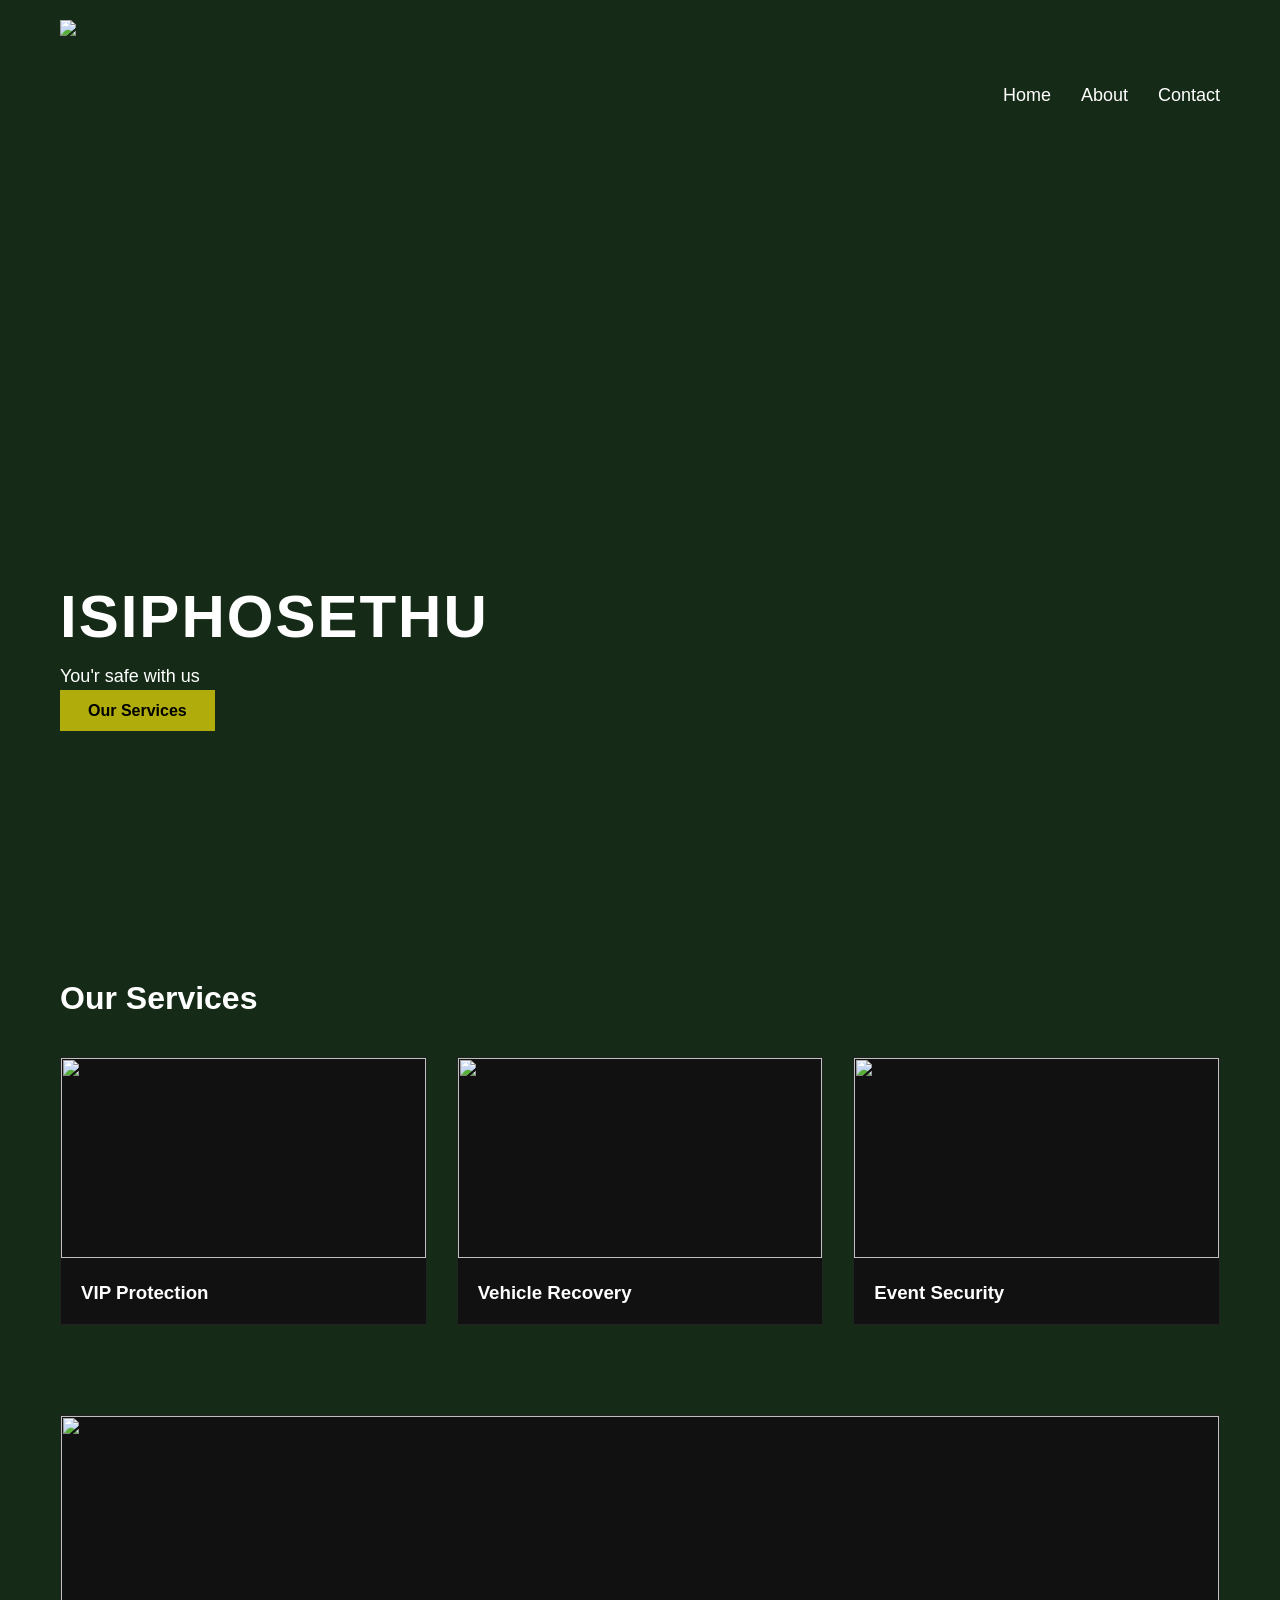
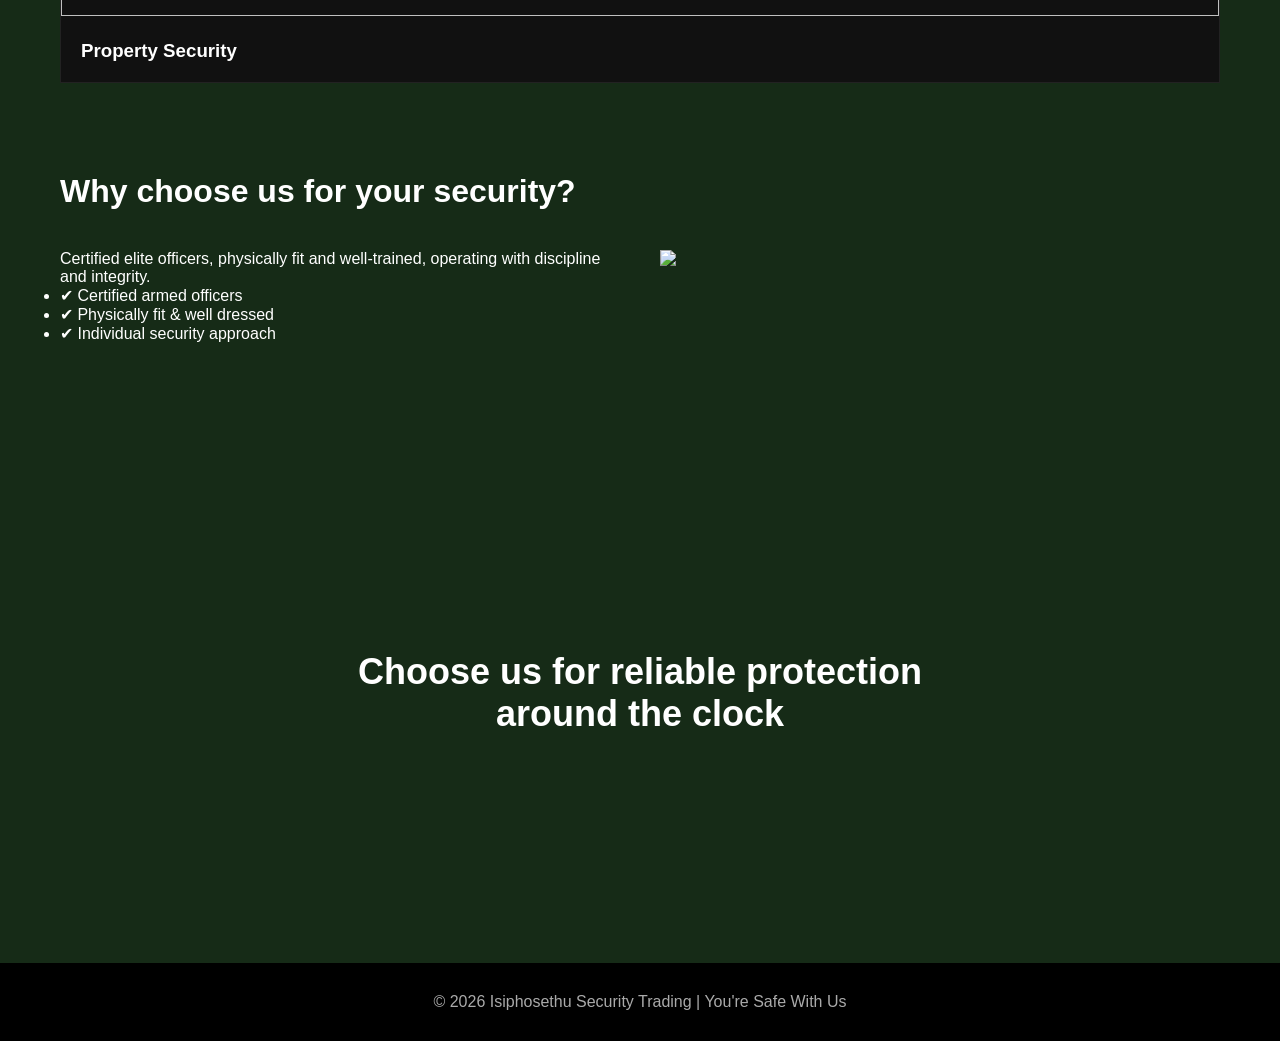
==== index.html @ 13f6ece0 "first commit" ====
<!DOCTYPE html>
<html lang="en">
<head>
<meta charset="UTF-8" />
<meta name="viewport" content="width=device-width, initial-scale=1.0" />
<title>Isiphosethu Security Trading</title>
<link rel="stylesheet" href="style.css" />
</head>
<body>


<!-- HERO -->
<header class="hero">
<nav class="nav">
<img src="company_logo_.png" class="nav-logo" />
<ul>
<li><a href="index.html">Home</a></li>
<li><a href="about.html">About</a></li>
<li><a href="contact.html">Contact</a></li>
</ul>
</nav>


<div class="hero-content">
<h1>ISIPHOSETHU</h1>
<p>You'r safe with us</p>
<a href="#services" class="btn">Our Services</a>
</div>
</header>

<!-- SERVICES -->
<section id="services" class="section">
<h2>Our Services</h2>
<div class="service-grid">
<div class="service-card">
<img src="Private_security.png" />
<h3>VIP Protection</h3>
</div>
<div class="service-card">
<img src="vehicle_recover.jpg" />
<h3>Vehicle Recovery</h3>
</div>
<div class="service-card">
<img src="Special-Event2-.jpg" />
<h3>Event Security</h3>
</div>
</div>
</section>

<section id="Property_card" class="property">
<div class="service-card">
<img src="Home_Security.jpg" />
<h3>Property Security</h3>
</div>
</section>


<!-- WHY US -->
<section class="section dark">
<div class="two-column">
<div>
<h2>Why choose us for your security?</h2>
<p>Certified elite officers, physically fit and well-trained, operating with discipline and integrity.</p>
<ul>
<li>✔ Certified armed officers</li>
<li>✔ Physically fit & well dressed</li>
<li>✔ Individual security approach</li>
</ul>
</div>
<img src="piccc.png" />
</div>
</section>


<!-- REEL -->
<section class="reel">
<h2>Choose us for reliable protection around the clock</h2>
</section>


<!-- FOOTER -->
<footer>
<p>&copy; 2026 Isiphosethu Security Trading | You're Safe With Us</p>
</footer>


<script src="scripts.js"></script>
</body>
</html>
---- style.css ----
*{margin:0;padding:0;box-sizing:border-box;font-family:'Segoe UI',sans-serif}
body{background:#162b17;color:#fff}

/* ================= HERO ================= */

.hero{
  height:100vh;
  background:url('coverpic.png') center/cover no-repeat;
  position:relative
}

/* ================= NAVIGATION ================= */

.nav{
  display:flex;
  justify-content:space-between;
  align-items:center;
  padding:20px 60px;
  position:absolute;
  top:0;
  width:100%;
  z-index:1000;

}
.nav-logo{height:150px}

.page-hero{
  margin-top:170px;
}


.nav ul{
  display:flex;
  gap:30px;
  list-style:none

}

/* actual text links */
.nav ul li a {
  color: white;              
  text-decoration: none;     
  font-family: sans-serif;   
  font-size: 18px;           
  font-weight: 500;          
}

.nav ul li a:visited {
  color: white; 
}

.nav ul li a:hover {
  color: #ff5733;            /
}

/* ================= HERO CONTENT ================= */

.hero-content{
  position:absolute;
  bottom:20%;
  left:60px
}

.hero-content h1{font-size:60px;letter-spacing:2px}
.hero-content p{margin:15px 0;font-size:18px}

.btn{
  background:#afac0c;
  padding:12px 28px;
  color:#000;
  text-decoration:none;
  font-weight:bold
}

/* ================= SECTIONS ================= */

.section{padding:80px 60px}
.section h2{margin-bottom:40px;font-size:32px}

.service-grid{
  display:grid;
  grid-template-columns:repeat(auto-fit,minmax(250px,1fr));
  gap:30px
}

.service-card{
  background:#111;
  border:1px solid #222
}

.service-card img{width:100%;height:200px;object-fit:cover}
.service-card h3{padding:20px}

.dark{background:#162b17}

.two-column{
  display:grid;
  grid-template-columns:1fr 1fr;
  gap:40px;
  align-items:center
}

.two-column img{width:100%}

/* ================= Property Card ================= */
.property{padding:10px 60px}
.property h2{margin-bottom:40px;font-size:32px}

.property-grid{
  display:grid;
  grid-template-columns:repeat(auto-fit,minmax(250px,1fr));
  gap:30px
}

.property-card{
  background:#111;
  border:1px solid #222
}

.property-card img{width:100%;height:200px;object-fit:cover}
.property-card h3{padding:20px}

.dark{background:#162b17}

.two-column{
  display:grid;
  grid-template-columns:1fr 1fr;
  gap:40px;
  align-items:center
}

.two-column img{width:100%}

/* ================= REEL ================= */

.reel{
  height:60vh;
  background:url('Tekwini.jpg') center/cover no-repeat;
  display:flex;
  align-items:center;
  justify-content:center;
  text-align:center
}

.reel h2{font-size:36px;max-width:600px}

/* ================= CONTACT FORM ================= */

.contact-form{
  background:#111;
  padding:40px;
  border:1px solid #222;
}

.contact-form input,
.contact-form textarea{
  background:#000;
  border:1px solid #333;
  color:#fff;
  padding:14px;
}

.contact-form input::placeholder,
.contact-form textarea::placeholder{
  color:#888;
}

.contact-form button{
  background:#c9a45c;
  color:#000;
  font-weight:bold;
  border:none;
  cursor:pointer;
  transition:0.3s;
}

.contact-form button:hover{
  background:#b8964e;
}

/* ================= FOOTER ================= */

footer{
  padding:30px;
  text-align:center;
  background:#000;
  color:#aaa
}
.page-hero-content{
  padding-left:60px;
}
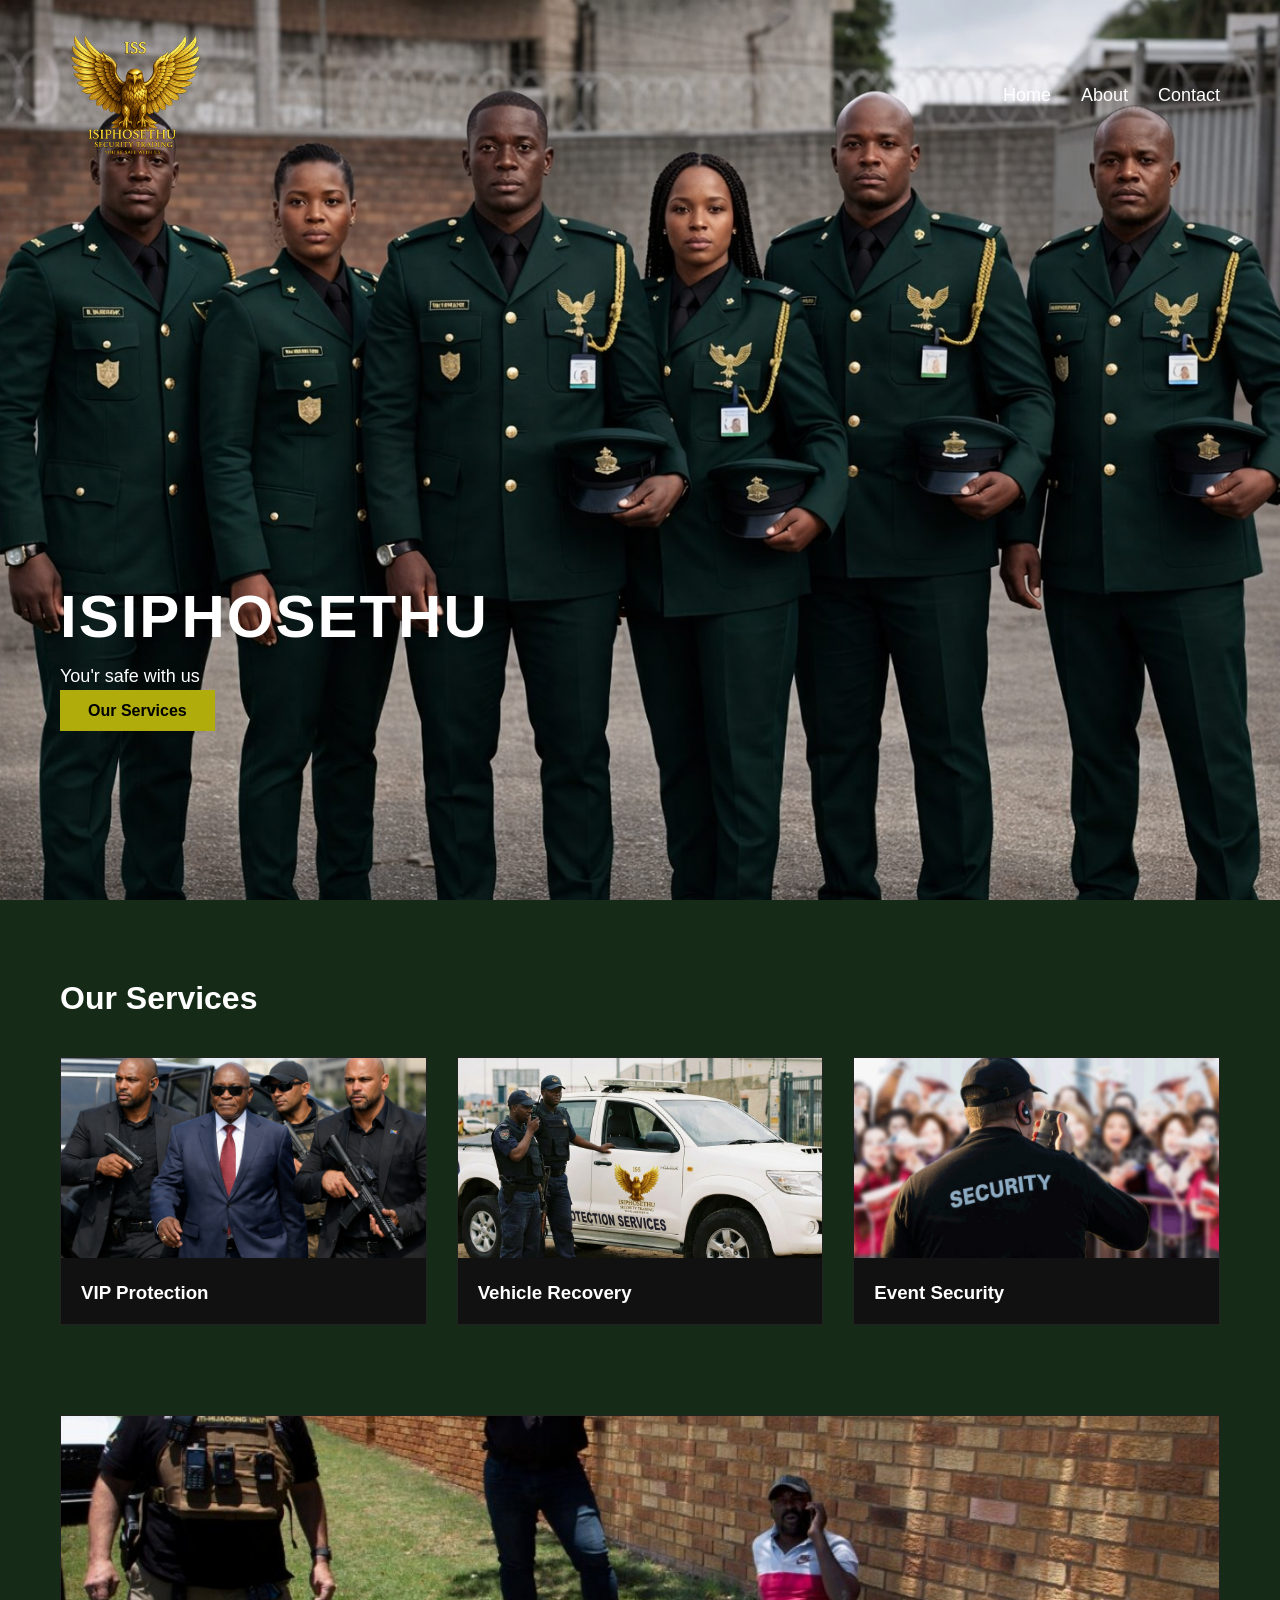
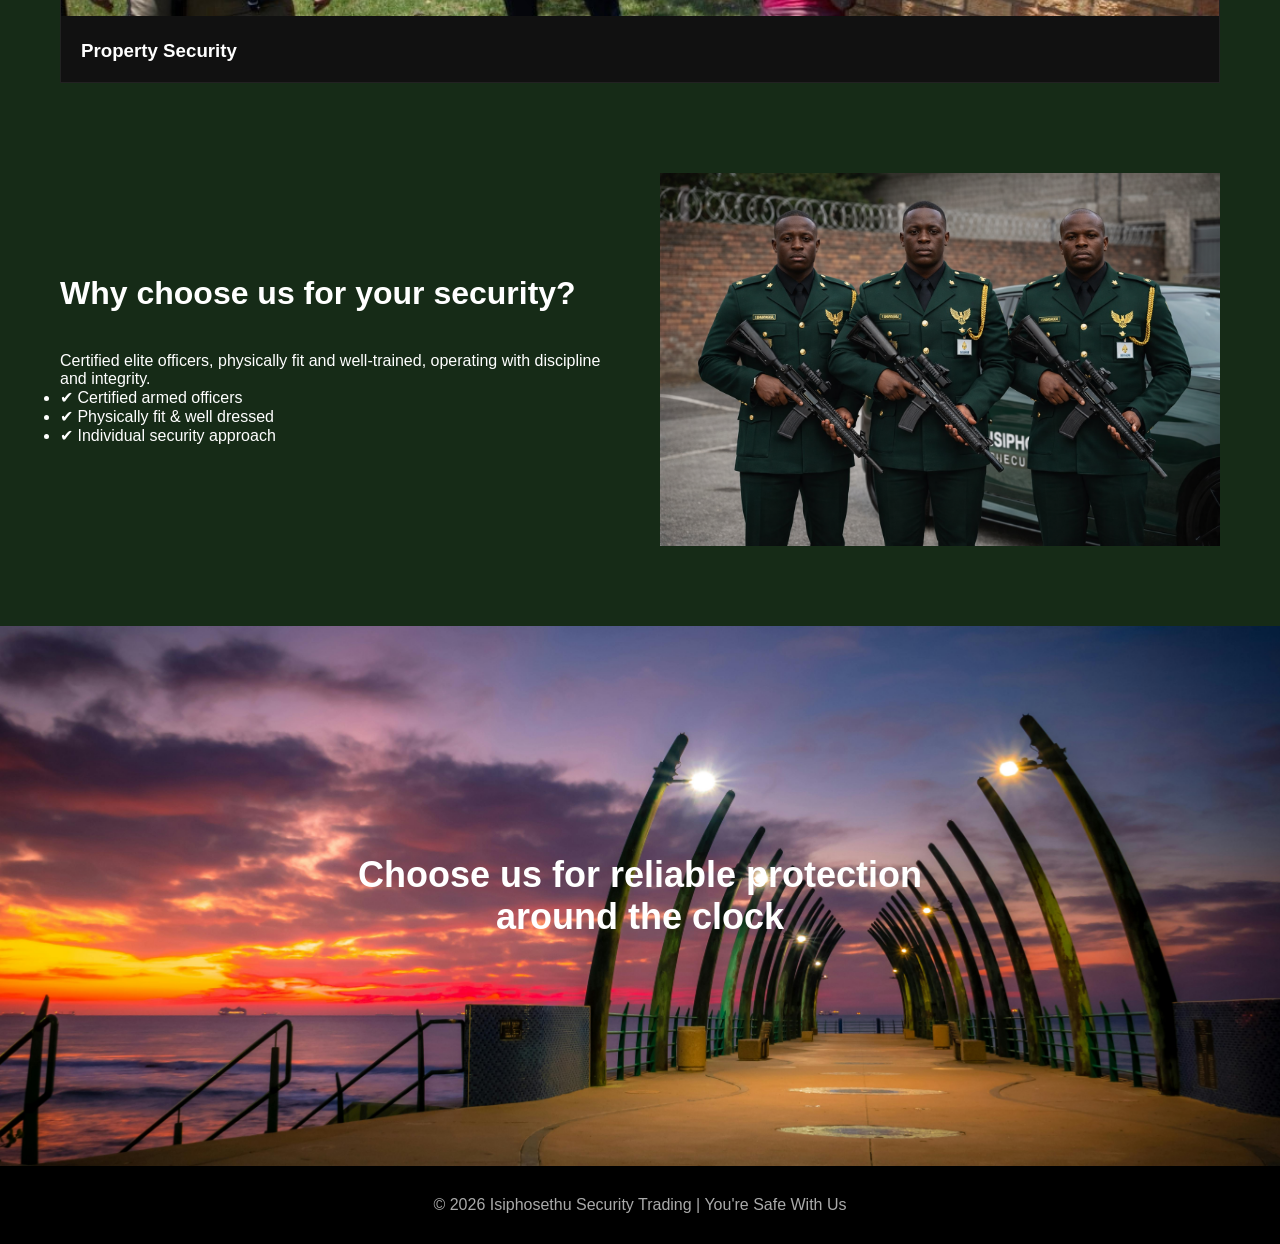
==== commit 9c435bba: "Add files via upload Adding assests" ====
--- a/index.html
+++ b/index.html
@@ -1,89 +1,89 @@
-<!DOCTYPE html>
-<html lang="en">
-<head>
-<meta charset="UTF-8" />
-<meta name="viewport" content="width=device-width, initial-scale=1.0" />
-<title>Isiphosethu Security Trading</title>
-<link rel="stylesheet" href="style.css" />
-</head>
-<body>
-
-
-<!-- HERO -->
-<header class="hero">
-<nav class="nav">
-<img src="company_logo_.png" class="nav-logo" />
-<ul>
-<li><a href="index.html">Home</a></li>
-<li><a href="about.html">About</a></li>
-<li><a href="contact.html">Contact</a></li>
-</ul>
-</nav>
-
-
-<div class="hero-content">
-<h1>ISIPHOSETHU</h1>
-<p>You'r safe with us</p>
-<a href="#services" class="btn">Our Services</a>
-</div>
-</header>
-
-<!-- SERVICES -->
-<section id="services" class="section">
-<h2>Our Services</h2>
-<div class="service-grid">
-<div class="service-card">
-<img src="Private_security.png" />
-<h3>VIP Protection</h3>
-</div>
-<div class="service-card">
-<img src="vehicle_recover.jpg" />
-<h3>Vehicle Recovery</h3>
-</div>
-<div class="service-card">
-<img src="Special-Event2-.jpg" />
-<h3>Event Security</h3>
-</div>
-</div>
-</section>
-
-<section id="Property_card" class="property">
-<div class="service-card">
-<img src="Home_Security.jpg" />
-<h3>Property Security</h3>
-</div>
-</section>
-
-
-<!-- WHY US -->
-<section class="section dark">
-<div class="two-column">
-<div>
-<h2>Why choose us for your security?</h2>
-<p>Certified elite officers, physically fit and well-trained, operating with discipline and integrity.</p>
-<ul>
-<li>✔ Certified armed officers</li>
-<li>✔ Physically fit & well dressed</li>
-<li>✔ Individual security approach</li>
-</ul>
-</div>
-<img src="piccc.png" />
-</div>
-</section>
-
-
-<!-- REEL -->
-<section class="reel">
-<h2>Choose us for reliable protection around the clock</h2>
-</section>
-
-
-<!-- FOOTER -->
-<footer>
-<p>&copy; 2026 Isiphosethu Security Trading | You're Safe With Us</p>
-</footer>
-
-
-<script src="scripts.js"></script>
-</body>
+<!DOCTYPE html>
+<html lang="en">
+<head>
+<meta charset="UTF-8" />
+<meta name="viewport" content="width=device-width, initial-scale=1.0" />
+<title>Isiphosethu Security Trading</title>
+<link rel="stylesheet" href="style.css" />
+</head>
+<body>
+
+
+<!-- HERO -->
+<header class="hero">
+<nav class="nav">
+<img src="company_logo_.png" class="nav-logo" />
+<ul>
+<li><a href="index.html">Home</a></li>
+<li><a href="about.html">About</a></li>
+<li><a href="contact.html">Contact</a></li>
+</ul>
+</nav>
+
+
+<div class="hero-content">
+<h1>ISIPHOSETHU</h1>
+<p>You'r safe with us</p>
+<a href="#services" class="btn">Our Services</a>
+</div>
+</header>
+
+<!-- SERVICES -->
+<section id="services" class="section">
+<h2>Our Services</h2>
+<div class="service-grid">
+<div class="service-card">
+<img src="Private_security.png" />
+<h3>VIP Protection</h3>
+</div>
+<div class="service-card">
+<img src="vehicle_recover.jpg" />
+<h3>Vehicle Recovery</h3>
+</div>
+<div class="service-card">
+<img src="Special-Event2-.jpg" />
+<h3>Event Security</h3>
+</div>
+</div>
+</section>
+
+<section id="Property_card" class="property">
+<div class="service-card">
+<img src="Home_Security.jpg" />
+<h3>Property Security</h3>
+</div>
+</section>
+
+
+<!-- WHY US -->
+<section class="section dark">
+<div class="two-column">
+<div>
+<h2>Why choose us for your security?</h2>
+<p>Certified elite officers, physically fit and well-trained, operating with discipline and integrity.</p>
+<ul>
+<li>✔ Certified armed officers</li>
+<li>✔ Physically fit & well dressed</li>
+<li>✔ Individual security approach</li>
+</ul>
+</div>
+<img src="piccc.png" />
+</div>
+</section>
+
+
+<!-- REEL -->
+<section class="reel">
+<h2>Choose us for reliable protection around the clock</h2>
+</section>
+
+
+<!-- FOOTER -->
+<footer>
+<p>&copy; 2026 Isiphosethu Security Trading | You're Safe With Us</p>
+</footer>
+
+
+<script src="scripts.js"></script>
+</body>
 </html>
--- a/style.css
+++ b/style.css
@@ -1,191 +1,191 @@
-*{margin:0;padding:0;box-sizing:border-box;font-family:'Segoe UI',sans-serif}
-body{background:#162b17;color:#fff}
-
-/* ================= HERO ================= */
-
-.hero{
-  height:100vh;
-  background:url('coverpic.png') center/cover no-repeat;
-  position:relative
-}
-
-/* ================= NAVIGATION ================= */
-
-.nav{
-  display:flex;
-  justify-content:space-between;
-  align-items:center;
-  padding:20px 60px;
-  position:absolute;
-  top:0;
-  width:100%;
-  z-index:1000;
-
-}
-.nav-logo{height:150px}
-
-.page-hero{
-  margin-top:170px;
-}
-
-
-.nav ul{
-  display:flex;
-  gap:30px;
-  list-style:none
-
-}
-
-/* actual text links */
-.nav ul li a {
-  color: white;              
-  text-decoration: none;     
-  font-family: sans-serif;   
-  font-size: 18px;           
-  font-weight: 500;          
-}
-
-.nav ul li a:visited {
-  color: white; 
-}
-
-.nav ul li a:hover {
-  color: #ff5733;            /
-}
-
-/* ================= HERO CONTENT ================= */
-
-.hero-content{
-  position:absolute;
-  bottom:20%;
-  left:60px
-}
-
-.hero-content h1{font-size:60px;letter-spacing:2px}
-.hero-content p{margin:15px 0;font-size:18px}
-
-.btn{
-  background:#afac0c;
-  padding:12px 28px;
-  color:#000;
-  text-decoration:none;
-  font-weight:bold
-}
-
-/* ================= SECTIONS ================= */
-
-.section{padding:80px 60px}
-.section h2{margin-bottom:40px;font-size:32px}
-
-.service-grid{
-  display:grid;
-  grid-template-columns:repeat(auto-fit,minmax(250px,1fr));
-  gap:30px
-}
-
-.service-card{
-  background:#111;
-  border:1px solid #222
-}
-
-.service-card img{width:100%;height:200px;object-fit:cover}
-.service-card h3{padding:20px}
-
-.dark{background:#162b17}
-
-.two-column{
-  display:grid;
-  grid-template-columns:1fr 1fr;
-  gap:40px;
-  align-items:center
-}
-
-.two-column img{width:100%}
-
-/* ================= Property Card ================= */
-.property{padding:10px 60px}
-.property h2{margin-bottom:40px;font-size:32px}
-
-.property-grid{
-  display:grid;
-  grid-template-columns:repeat(auto-fit,minmax(250px,1fr));
-  gap:30px
-}
-
-.property-card{
-  background:#111;
-  border:1px solid #222
-}
-
-.property-card img{width:100%;height:200px;object-fit:cover}
-.property-card h3{padding:20px}
-
-.dark{background:#162b17}
-
-.two-column{
-  display:grid;
-  grid-template-columns:1fr 1fr;
-  gap:40px;
-  align-items:center
-}
-
-.two-column img{width:100%}
-
-/* ================= REEL ================= */
-
-.reel{
-  height:60vh;
-  background:url('Tekwini.jpg') center/cover no-repeat;
-  display:flex;
-  align-items:center;
-  justify-content:center;
-  text-align:center
-}
-
-.reel h2{font-size:36px;max-width:600px}
-
-/* ================= CONTACT FORM ================= */
-
-.contact-form{
-  background:#111;
-  padding:40px;
-  border:1px solid #222;
-}
-
-.contact-form input,
-.contact-form textarea{
-  background:#000;
-  border:1px solid #333;
-  color:#fff;
-  padding:14px;
-}
-
-.contact-form input::placeholder,
-.contact-form textarea::placeholder{
-  color:#888;
-}
-
-.contact-form button{
-  background:#c9a45c;
-  color:#000;
-  font-weight:bold;
-  border:none;
-  cursor:pointer;
-  transition:0.3s;
-}
-
-.contact-form button:hover{
-  background:#b8964e;
-}
-
-/* ================= FOOTER ================= */
-
-footer{
-  padding:30px;
-  text-align:center;
-  background:#000;
-  color:#aaa
-}
-.page-hero-content{
-  padding-left:60px;
-}
+*{margin:0;padding:0;box-sizing:border-box;font-family:'Segoe UI',sans-serif}
+body{background:#162b17;color:#fff}
+
+/* ================= HERO ================= */
+
+.hero{
+  height:100vh;
+  background:url('coverpic.png') center/cover no-repeat;
+  position:relative
+}
+
+/* ================= NAVIGATION ================= */
+
+.nav{
+  display:flex;
+  justify-content:space-between;
+  align-items:center;
+  padding:20px 60px;
+  position:absolute;
+  top:0;
+  width:100%;
+  z-index:1000;
+
+}
+.nav-logo{height:150px}
+
+.page-hero{
+  margin-top:170px;
+}
+
+
+.nav ul{
+  display:flex;
+  gap:30px;
+  list-style:none
+
+}
+
+/* actual text links */
+.nav ul li a {
+  color: white;              
+  text-decoration: none;     
+  font-family: sans-serif;   
+  font-size: 18px;           
+  font-weight: 500;          
+}
+
+.nav ul li a:visited {
+  color: white; 
+}
+
+.nav ul li a:hover {
+  color: #ff5733;            /
+}
+
+/* ================= HERO CONTENT ================= */
+
+.hero-content{
+  position:absolute;
+  bottom:20%;
+  left:60px
+}
+
+.hero-content h1{font-size:60px;letter-spacing:2px}
+.hero-content p{margin:15px 0;font-size:18px}
+
+.btn{
+  background:#afac0c;
+  padding:12px 28px;
+  color:#000;
+  text-decoration:none;
+  font-weight:bold
+}
+
+/* ================= SECTIONS ================= */
+
+.section{padding:80px 60px}
+.section h2{margin-bottom:40px;font-size:32px}
+
+.service-grid{
+  display:grid;
+  grid-template-columns:repeat(auto-fit,minmax(250px,1fr));
+  gap:30px
+}
+
+.service-card{
+  background:#111;
+  border:1px solid #222
+}
+
+.service-card img{width:100%;height:200px;object-fit:cover}
+.service-card h3{padding:20px}
+
+.dark{background:#162b17}
+
+.two-column{
+  display:grid;
+  grid-template-columns:1fr 1fr;
+  gap:40px;
+  align-items:center
+}
+
+.two-column img{width:100%}
+
+/* ================= Property Card ================= */
+.property{padding:10px 60px}
+.property h2{margin-bottom:40px;font-size:32px}
+
+.property-grid{
+  display:grid;
+  grid-template-columns:repeat(auto-fit,minmax(250px,1fr));
+  gap:30px
+}
+
+.property-card{
+  background:#111;
+  border:1px solid #222
+}
+
+.property-card img{width:100%;height:200px;object-fit:cover}
+.property-card h3{padding:20px}
+
+.dark{background:#162b17}
+
+.two-column{
+  display:grid;
+  grid-template-columns:1fr 1fr;
+  gap:40px;
+  align-items:center
+}
+
+.two-column img{width:100%}
+
+/* ================= REEL ================= */
+
+.reel{
+  height:60vh;
+  background:url('Tekwini.jpg') center/cover no-repeat;
+  display:flex;
+  align-items:center;
+  justify-content:center;
+  text-align:center
+}
+
+.reel h2{font-size:36px;max-width:600px}
+
+/* ================= CONTACT FORM ================= */
+
+.contact-form{
+  background:#111;
+  padding:40px;
+  border:1px solid #222;
+}
+
+.contact-form input,
+.contact-form textarea{
+  background:#000;
+  border:1px solid #333;
+  color:#fff;
+  padding:14px;
+}
+
+.contact-form input::placeholder,
+.contact-form textarea::placeholder{
+  color:#888;
+}
+
+.contact-form button{
+  background:#c9a45c;
+  color:#000;
+  font-weight:bold;
+  border:none;
+  cursor:pointer;
+  transition:0.3s;
+}
+
+.contact-form button:hover{
+  background:#b8964e;
+}
+
+/* ================= FOOTER ================= */
+
+footer{
+  padding:30px;
+  text-align:center;
+  background:#000;
+  color:#aaa
+}
+.page-hero-content{
+  padding-left:60px;
+}
